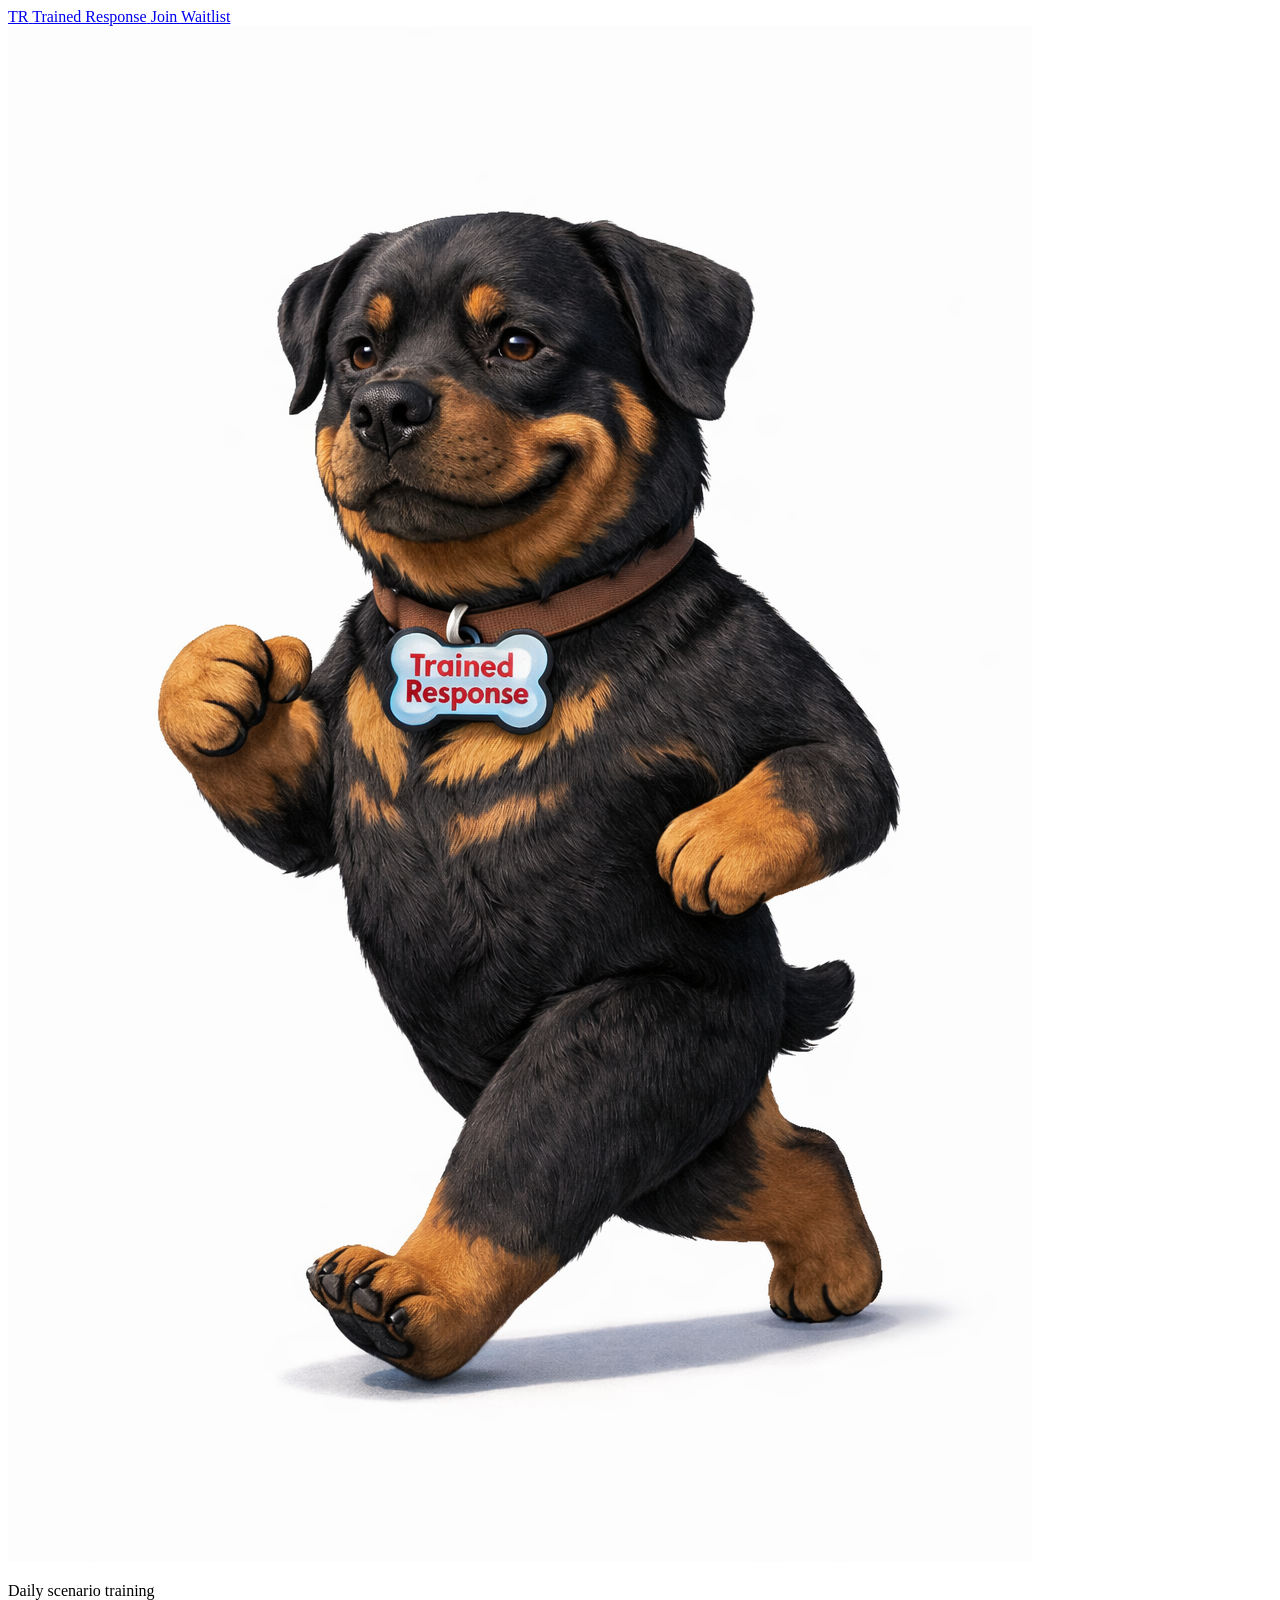
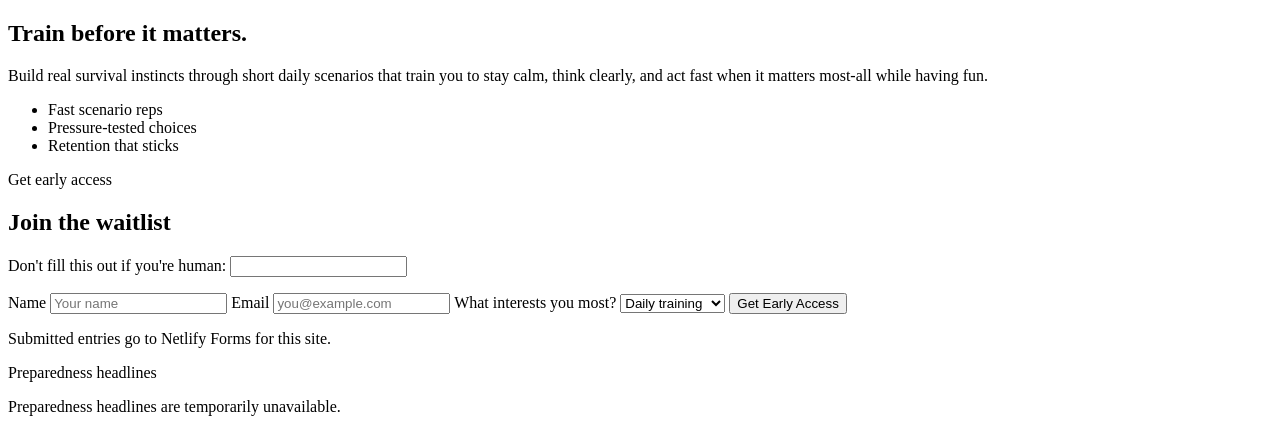
==== index.html @ c5a02119 "Add files via upload" ====
<!doctype html>
<html lang="en">
<head>
  <meta charset="utf-8" />
  <meta name="viewport" content="width=device-width,initial-scale=1" />
  <title>Trained Response | Train Before It Matters</title>
  <meta name="description" content="Trained Response helps people build real survival instincts through short daily scenarios and practical decision training." />
  <link rel="preconnect" href="https://fonts.googleapis.com">
  <link rel="preconnect" href="https://fonts.gstatic.com" crossorigin>
  <link href="https://fonts.googleapis.com/css2?family=Inter:wght@400;500;600;700;800;900&display=swap" rel="stylesheet">
  <link rel="stylesheet" href="styles.css" />
</head>
<body>
  <header class="site-header">
    <div class="container nav">
      <a class="brand" href="#top" aria-label="Trained Response home">
        <span class="brand-mark">TR</span>
        <span class="brand-text">Trained Response</span>
      </a>
      <a class="button button-small" href="#waitlist">Join Waitlist</a>
    </div>
  </header>

  <main id="top">
    <section class="hero" aria-labelledby="hero-title">
      <div class="hero-media" aria-hidden="true">
        <img class="hero-image" src="mascot.png" alt="" />
      </div>
      <div class="hero-shade" aria-hidden="true"></div>
      <div class="container hero-layout">
        <div class="hero-copy">
          <p class="eyebrow">Daily scenario training</p>
          <h1 id="hero-title">Train before it matters.</h1>
          <p class="hero-subhead">
            Build real survival instincts through short daily scenarios that train you to stay calm, think clearly, and act fast when it matters most-all while having fun.
          </p>
          <ul class="hero-points" aria-label="Key benefits">
            <li>Fast scenario reps</li>
            <li>Pressure-tested choices</li>
            <li>Retention that sticks</li>
          </ul>
        </div>

        <div class="hero-panel">
          <div class="panel-topline">Get early access</div>
          <h2>Join the waitlist</h2>
          <form class="waitlist-form" name="waitlist" method="POST" data-netlify="true" netlify netlify-honeypot="bot-field" action="/success.html" accept-charset="UTF-8">
            <input type="hidden" name="form-name" value="waitlist" />
            <p class="hidden">
              <label>Don't fill this out if you're human: <input name="bot-field" /></label>
            </p>
            <label>
              <span>Name</span>
              <input type="text" name="name" placeholder="Your name" />
            </label>
            <label>
              <span>Email</span>
              <input type="email" name="email" placeholder="you@example.com" required />
            </label>
            <label>
              <span>What interests you most?</span>
              <select name="interest">
                <option value="daily-training">Daily training</option>
                <option value="family-mode">Family mode</option>
                <option value="solo-survival">Solo survival</option>
                <option value="preparedness">Preparedness</option>
              </select>
            </label>
            <button class="button" type="submit">Get Early Access</button>
            <p class="form-note">Submitted entries go to Netlify Forms for this site.</p>
          </form>
        </div>
      </div>
    </section>

    <section class="ticker-band" aria-labelledby="ticker-heading">
      <div class="container ticker-shell">
        <p id="ticker-heading" class="ticker-label">Preparedness headlines</p>
        <div class="ticker-track" role="status" aria-live="polite" aria-atomic="false">
          <div class="ticker-content" id="newsTicker">Loading current preparedness headlines...</div>
        </div>
      </div>
    </section>
  </main>

  <form class="netlify-only" name="waitlist" method="POST" data-netlify="true" netlify netlify-honeypot="bot-field" hidden aria-hidden="true">
    <input type="hidden" name="form-name" value="waitlist" />
    <input type="text" name="name" />
    <input type="email" name="email" />
    <select name="interest">
      <option value="daily-training">Daily training</option>
      <option value="family-mode">Family mode</option>
      <option value="solo-survival">Solo survival</option>
      <option value="preparedness">Preparedness</option>
    </select>
    <input name="bot-field" />
  </form>

  <script>
    (function () {
      const ticker = document.getElementById("newsTicker");
      const separator = "   |   ";

      function normalizeHeadline(text) {
        return String(text || "")
          .replace(/\s+/g, " ")
          .replace(/ - [^-]+$/, "")
          .trim();
      }

      function renderHeadlines(items) {
        if (!Array.isArray(items) || items.length === 0) {
          ticker.textContent = "No current compatible headlines available.";
          return;
        }

        const headlines = items
          .map((item) => normalizeHeadline(item.title))
          .filter(Boolean);

        ticker.textContent = headlines.join(separator);
      }

      async function loadTicker() {
        try {
          const response = await fetch("/.netlify/functions/news-ticker", {
            headers: { Accept: "application/json" }
          });

          if (!response.ok) {
            throw new Error("Ticker request failed");
          }

          const payload = await response.json();
          renderHeadlines(payload.headlines);
        } catch (error) {
          ticker.textContent = "Preparedness headlines are temporarily unavailable.";
        }
      }

      loadTicker();
      window.setInterval(loadTicker, 15 * 60 * 1000);
    })();
  </script>
</body>
</html>
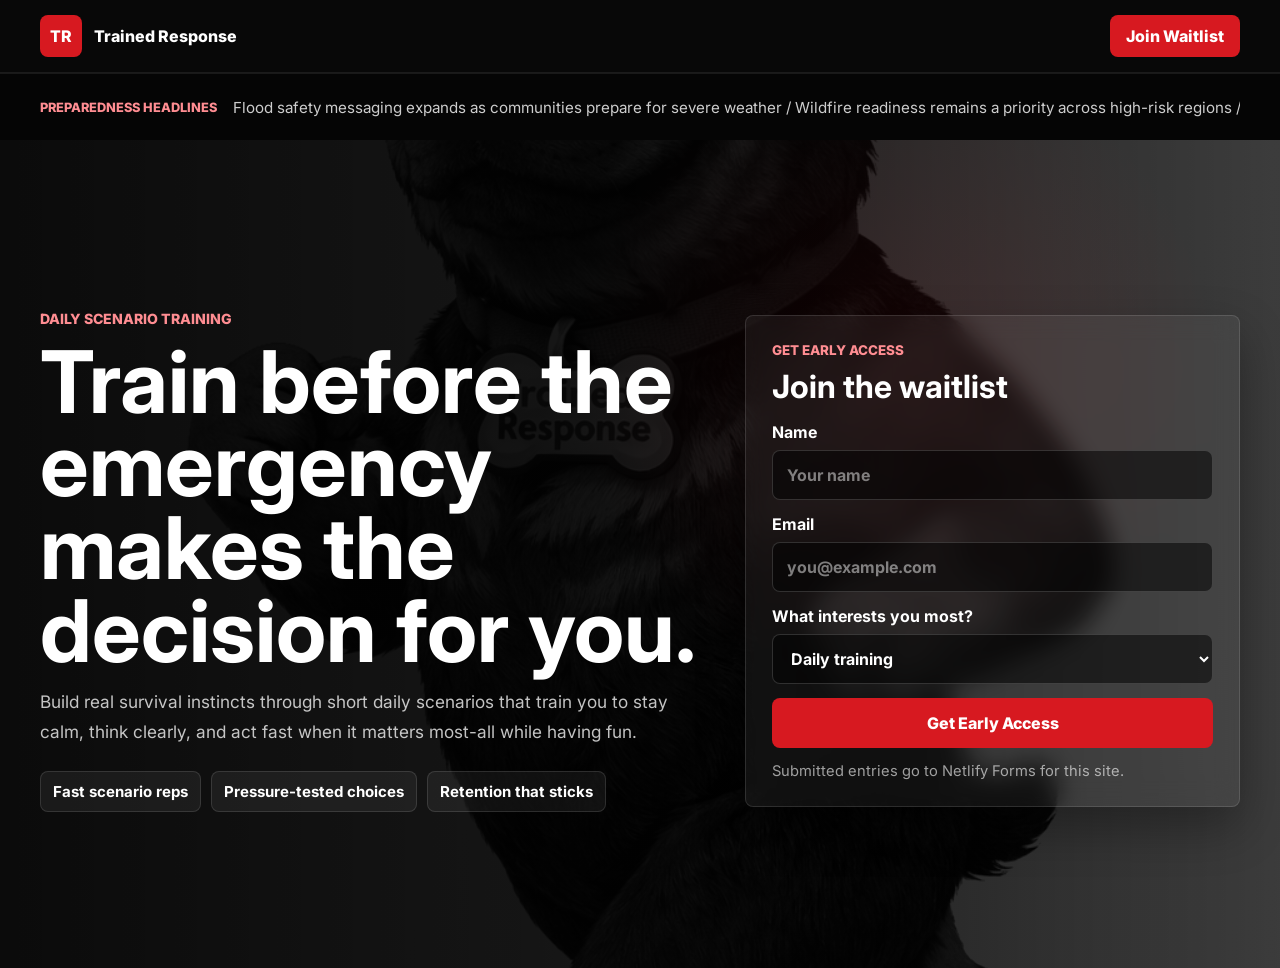
==== commit db99c21e: "Add files via upload" ====
--- a/index.html
+++ b/index.html
@@ -3,7 +3,7 @@
 <head>
   <meta charset="utf-8" />
   <meta name="viewport" content="width=device-width,initial-scale=1" />
-  <title>Trained Response | Train Before It Matters</title>
+  <title>Trained Response | Train Before the Emergency Makes the Decision for You</title>
   <meta name="description" content="Trained Response helps people build real survival instincts through short daily scenarios and practical decision training." />
   <link rel="preconnect" href="https://fonts.googleapis.com">
   <link rel="preconnect" href="https://fonts.gstatic.com" crossorigin>
@@ -22,6 +22,15 @@
   </header>
 
   <main id="top">
+    <section class="ticker-band" aria-labelledby="ticker-heading">
+      <div class="container ticker-shell">
+        <p id="ticker-heading" class="ticker-label">Preparedness headlines</p>
+        <div class="ticker-track" role="status" aria-live="polite" aria-atomic="false">
+          <div class="ticker-content" id="newsTicker">Loading current preparedness headlines...</div>
+        </div>
+      </div>
+    </section>
+
     <section class="hero" aria-labelledby="hero-title">
       <div class="hero-media" aria-hidden="true">
         <img class="hero-image" src="mascot.png" alt="" />
@@ -30,7 +39,7 @@
       <div class="container hero-layout">
         <div class="hero-copy">
           <p class="eyebrow">Daily scenario training</p>
-          <h1 id="hero-title">Train before it matters.</h1>
+          <h1 id="hero-title">Train before the emergency makes the decision for you.</h1>
           <p class="hero-subhead">
             Build real survival instincts through short daily scenarios that train you to stay calm, think clearly, and act fast when it matters most-all while having fun.
           </p>
@@ -41,7 +50,7 @@
           </ul>
         </div>
 
-        <div class="hero-panel">
+        <div class="hero-panel" id="waitlist">
           <div class="panel-topline">Get early access</div>
           <h2>Join the waitlist</h2>
           <form class="waitlist-form" name="waitlist" method="POST" data-netlify="true" netlify netlify-honeypot="bot-field" action="/success.html" accept-charset="UTF-8">
@@ -73,14 +82,6 @@
       </div>
     </section>
 
-    <section class="ticker-band" aria-labelledby="ticker-heading">
-      <div class="container ticker-shell">
-        <p id="ticker-heading" class="ticker-label">Preparedness headlines</p>
-        <div class="ticker-track" role="status" aria-live="polite" aria-atomic="false">
-          <div class="ticker-content" id="newsTicker">Loading current preparedness headlines...</div>
-        </div>
-      </div>
-    </section>
   </main>
 
   <form class="netlify-only" name="waitlist" method="POST" data-netlify="true" netlify netlify-honeypot="bot-field" hidden aria-hidden="true">
@@ -99,7 +100,13 @@
   <script>
     (function () {
       const ticker = document.getElementById("newsTicker");
-      const separator = "   |   ";
+      const separator = "   /   ";
+      const fallbackHeadlines = [
+        "Flood safety messaging expands as communities prepare for severe weather",
+        "Wildfire readiness remains a priority across high-risk regions",
+        "Emergency managers push faster public alerts ahead of storm season",
+        "Preparedness guidance focuses on evacuation plans, supplies, and communication"
+      ];
 
       function normalizeHeadline(text) {
         return String(text || "")
@@ -110,7 +117,7 @@
 
       function renderHeadlines(items) {
         if (!Array.isArray(items) || items.length === 0) {
-          ticker.textContent = "No current compatible headlines available.";
+          renderTickerText(fallbackHeadlines);
           return;
         }
 
@@ -118,12 +125,25 @@
           .map((item) => normalizeHeadline(item.title))
           .filter(Boolean);
 
-        ticker.textContent = headlines.join(separator);
+        renderTickerText(headlines.length ? headlines : fallbackHeadlines);
+      }
+
+      function renderTickerText(headlines) {
+        const text = headlines.join(separator);
+        ticker.innerHTML = "";
+
+        for (let index = 0; index < 2; index += 1) {
+          const group = document.createElement("span");
+          group.className = "ticker-group";
+          group.textContent = text + separator;
+          ticker.appendChild(group);
+        }
       }
 
       async function loadTicker() {
         try {
-          const response = await fetch("/.netlify/functions/news-ticker", {
+          const response = await fetch("/.netlify/functions/news-ticker?ts=" + Date.now(), {
+            cache: "no-store",
             headers: { Accept: "application/json" }
           });
 
@@ -134,12 +154,12 @@
           const payload = await response.json();
           renderHeadlines(payload.headlines);
         } catch (error) {
-          ticker.textContent = "Preparedness headlines are temporarily unavailable.";
+          renderTickerText(fallbackHeadlines);
         }
       }
 
       loadTicker();
-      window.setInterval(loadTicker, 15 * 60 * 1000);
+      window.setInterval(loadTicker, 60 * 1000);
     })();
   </script>
 </body>
--- a/styles.css
+++ b/styles.css
@@ -0,0 +1,381 @@
+* {
+  box-sizing: border-box;
+}
+
+:root {
+  --black: #090909;
+  --black-soft: #131313;
+  --white: #ffffff;
+  --red: #d71920;
+  --red-dark: #ab1117;
+  --text-soft: rgba(255, 255, 255, 0.76);
+  --line: rgba(255, 255, 255, 0.12);
+  --shadow: 0 20px 48px rgba(0, 0, 0, 0.32);
+}
+
+html {
+  scroll-behavior: smooth;
+}
+
+body {
+  margin: 0;
+  font-family: "Inter", system-ui, sans-serif;
+  color: var(--white);
+  background: var(--black);
+}
+
+a {
+  color: inherit;
+  text-decoration: none;
+}
+
+img {
+  display: block;
+  max-width: 100%;
+}
+
+.container {
+  width: min(1200px, calc(100% - 32px));
+  margin: 0 auto;
+}
+
+.site-header {
+  position: sticky;
+  top: 0;
+  z-index: 10;
+  background: rgba(9, 9, 9, 0.92);
+  border-bottom: 1px solid rgba(255, 255, 255, 0.08);
+  backdrop-filter: blur(10px);
+}
+
+.nav {
+  display: flex;
+  align-items: center;
+  justify-content: space-between;
+  min-height: 72px;
+  gap: 16px;
+}
+
+.brand {
+  display: inline-flex;
+  align-items: center;
+  gap: 12px;
+  font-weight: 800;
+}
+
+.brand-mark {
+  display: inline-grid;
+  place-items: center;
+  width: 42px;
+  height: 42px;
+  border-radius: 8px;
+  background: var(--red);
+}
+
+.brand-text {
+  font-size: 1rem;
+}
+
+.button {
+  display: inline-flex;
+  align-items: center;
+  justify-content: center;
+  min-height: 50px;
+  padding: 0 20px;
+  border: 0;
+  border-radius: 8px;
+  background: var(--red);
+  color: var(--white);
+  font: inherit;
+  font-weight: 800;
+  cursor: pointer;
+  transition: background 160ms ease, transform 160ms ease;
+}
+
+.button:hover {
+  background: var(--red-dark);
+  transform: translateY(-1px);
+}
+
+.button-small {
+  min-height: 42px;
+  padding: 0 16px;
+}
+
+.hero {
+  position: relative;
+  min-height: calc(100svh - 72px);
+  display: flex;
+  align-items: center;
+  overflow: hidden;
+  background:
+    radial-gradient(circle at 70% 28%, rgba(215, 25, 32, 0.28), transparent 30%),
+    linear-gradient(115deg, rgba(9, 9, 9, 0.97) 0%, rgba(9, 9, 9, 0.94) 43%, rgba(9, 9, 9, 0.58) 70%, rgba(9, 9, 9, 0.42) 100%),
+    #000000;
+}
+
+.hero-media,
+.hero-shade {
+  position: absolute;
+  inset: 0;
+}
+
+.hero-image {
+  width: 100%;
+  height: 100%;
+  object-fit: cover;
+  object-position: 75% center;
+  opacity: 0.32;
+  filter: saturate(0) contrast(1.08);
+}
+
+.hero-shade {
+  background:
+    linear-gradient(90deg, rgba(0, 0, 0, 0.88) 0%, rgba(0, 0, 0, 0.76) 42%, rgba(0, 0, 0, 0.3) 100%);
+}
+
+.hero-layout {
+  position: relative;
+  z-index: 1;
+  display: grid;
+  grid-template-columns: minmax(0, 1.15fr) minmax(330px, 0.85fr);
+  gap: 36px;
+  align-items: center;
+  padding: 56px 0 42px;
+}
+
+.hero-copy {
+  max-width: 700px;
+}
+
+.eyebrow {
+  margin: 0;
+  color: #ff8d92;
+  font-size: 0.88rem;
+  font-weight: 800;
+  text-transform: uppercase;
+}
+
+.hero h1 {
+  margin: 14px 0 14px;
+  font-size: clamp(3rem, 7vw, 5.4rem);
+  line-height: 0.96;
+}
+
+.hero-subhead {
+  max-width: 680px;
+  margin: 0;
+  color: var(--text-soft);
+  font-size: 1.08rem;
+  line-height: 1.72;
+}
+
+.hero-points {
+  display: flex;
+  flex-wrap: wrap;
+  gap: 10px;
+  margin: 24px 0 0;
+  padding: 0;
+  list-style: none;
+}
+
+.hero-points li {
+  padding: 10px 12px;
+  border: 1px solid var(--line);
+  border-radius: 8px;
+  background: rgba(255, 255, 255, 0.06);
+  font-size: 0.94rem;
+  font-weight: 700;
+}
+
+.hero-panel {
+  padding: 26px;
+  border: 1px solid var(--line);
+  border-radius: 8px;
+  background: rgba(255, 255, 255, 0.06);
+  box-shadow: var(--shadow);
+  backdrop-filter: blur(12px);
+}
+
+.panel-topline {
+  color: #ff8d92;
+  font-size: 0.84rem;
+  font-weight: 800;
+  text-transform: uppercase;
+}
+
+.hero-panel h2 {
+  margin: 12px 0 18px;
+  font-size: 2rem;
+  line-height: 1.05;
+}
+
+.waitlist-form {
+  display: grid;
+  gap: 14px;
+}
+
+.waitlist-form label {
+  display: grid;
+  gap: 8px;
+  font-weight: 700;
+}
+
+.waitlist-form input,
+.waitlist-form select {
+  width: 100%;
+  min-height: 50px;
+  padding: 0 14px;
+  border: 1px solid rgba(255, 255, 255, 0.16);
+  border-radius: 8px;
+  background: rgba(0, 0, 0, 0.52);
+  color: var(--white);
+  font: inherit;
+}
+
+.waitlist-form input::placeholder {
+  color: rgba(255, 255, 255, 0.48);
+}
+
+.form-note {
+  margin: 0;
+  color: rgba(255, 255, 255, 0.6);
+  font-size: 0.92rem;
+}
+
+.ticker-band {
+  border-top: 1px solid rgba(255, 255, 255, 0.08);
+  background: #050505;
+}
+
+.ticker-shell {
+  display: grid;
+  grid-template-columns: auto 1fr;
+  gap: 16px;
+  align-items: center;
+  min-height: 66px;
+}
+
+.ticker-label {
+  margin: 0;
+  color: #ff8d92;
+  font-size: 0.8rem;
+  font-weight: 800;
+  text-transform: uppercase;
+  white-space: nowrap;
+}
+
+.ticker-track {
+  overflow: hidden;
+}
+
+.ticker-content {
+  white-space: nowrap;
+  color: rgba(255, 255, 255, 0.8);
+  font-size: 0.95rem;
+}
+
+.hidden {
+  position: absolute;
+  left: -9999px;
+}
+
+.netlify-only {
+  display: none;
+}
+
+.success-page {
+  min-height: 100svh;
+  display: grid;
+  place-items: center;
+  padding: 24px;
+  background:
+    radial-gradient(circle at top, rgba(215, 25, 32, 0.22), transparent 28%),
+    #050505;
+}
+
+.success-shell {
+  width: min(560px, 100%);
+  padding: 28px;
+  border: 1px solid var(--line);
+  border-radius: 8px;
+  background: rgba(255, 255, 255, 0.06);
+  box-shadow: var(--shadow);
+}
+
+.success-shell h1 {
+  margin: 12px 0;
+  font-size: clamp(2.2rem, 5vw, 3.2rem);
+  line-height: 1;
+}
+
+.success-copy {
+  margin: 0 0 20px;
+  color: var(--text-soft);
+  line-height: 1.65;
+}
+
+@media (max-width: 940px) {
+  .hero-layout {
+    grid-template-columns: 1fr;
+    padding: 44px 0 32px;
+  }
+
+  .hero-image {
+    object-position: center top;
+    opacity: 0.2;
+  }
+
+  .hero-shade {
+    background:
+      linear-gradient(180deg, rgba(0, 0, 0, 0.8) 0%, rgba(0, 0, 0, 0.82) 42%, rgba(0, 0, 0, 0.92) 100%);
+  }
+
+  .hero-copy {
+    max-width: none;
+  }
+}
+
+@media (max-width: 640px) {
+  .brand-text {
+    display: none;
+  }
+
+  .button-small,
+  .button {
+    width: 100%;
+  }
+
+  .nav {
+    align-items: stretch;
+    min-height: auto;
+    padding: 14px 0;
+  }
+
+  .hero {
+    min-height: auto;
+  }
+
+  .hero h1 {
+    font-size: 2.8rem;
+  }
+
+  .hero-subhead {
+    font-size: 1rem;
+  }
+
+  .hero-panel {
+    padding: 20px;
+  }
+
+  .ticker-shell {
+    grid-template-columns: 1fr;
+    gap: 8px;
+    padding: 14px 0;
+  }
+
+  .ticker-content {
+    white-space: normal;
+    line-height: 1.55;
+  }
+}
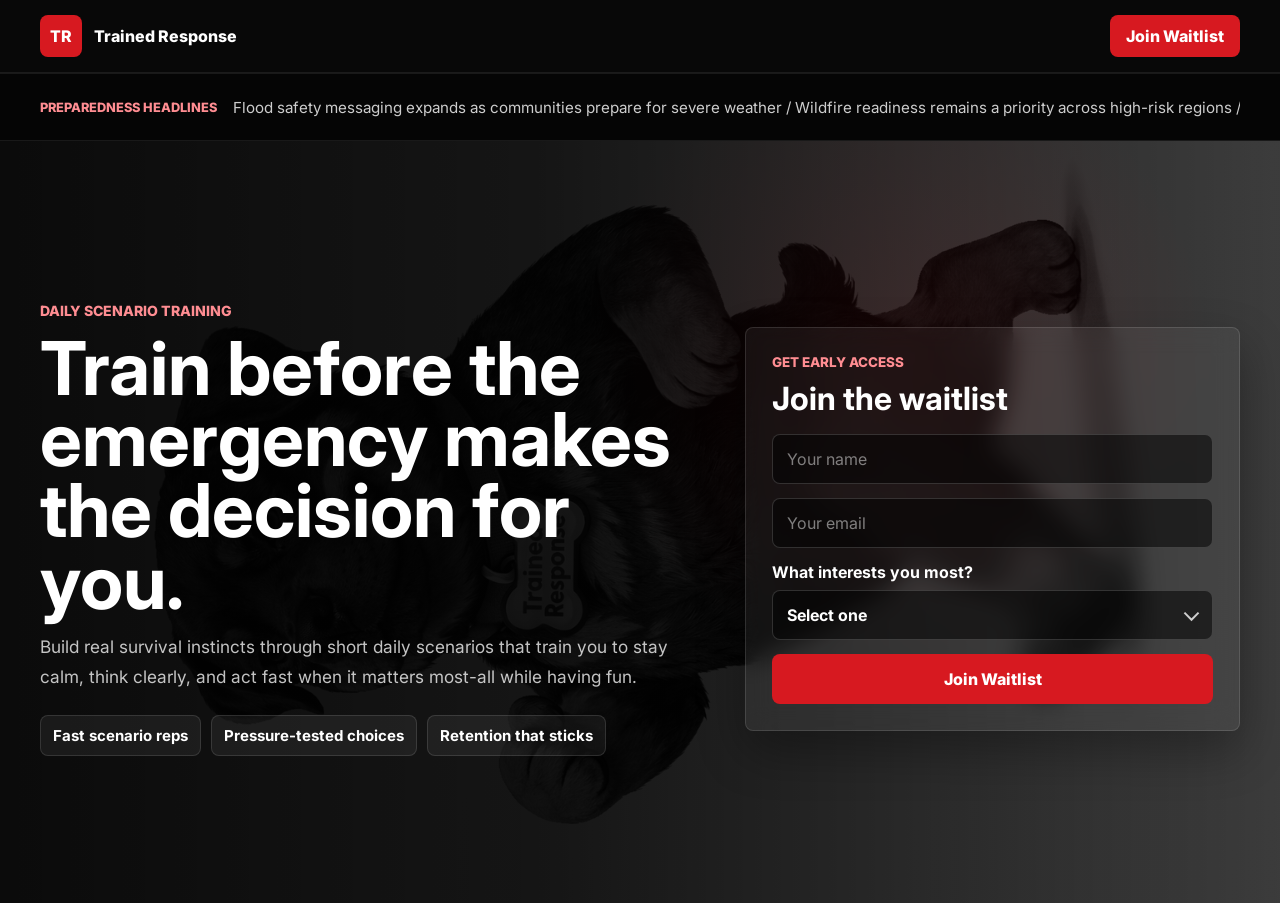
==== commit 5931340c: "Add files via upload" ====
--- a/index.html
+++ b/index.html
@@ -13,11 +13,11 @@
 <body>
   <header class="site-header">
     <div class="container nav">
-      <a class="brand" href="#top" aria-label="Trained Response home">
+      <div class="brand brand-disabled" aria-label="Trained Response home">
         <span class="brand-mark">TR</span>
         <span class="brand-text">Trained Response</span>
-      </a>
-      <a class="button button-small" href="#waitlist">Join Waitlist</a>
+      </div>
+      <button class="button button-small" type="button" id="joinWaitlistButton">Join Waitlist</button>
     </div>
   </header>
 
@@ -53,35 +53,38 @@
         <div class="hero-panel" id="waitlist">
           <div class="panel-topline">Get early access</div>
           <h2>Join the waitlist</h2>
-          <form class="waitlist-form" name="waitlist" method="POST" data-netlify="true" netlify netlify-honeypot="bot-field" action="/success.html" accept-charset="UTF-8">
-            <input type="hidden" name="form-name" value="waitlist" />
-            <p class="hidden">
-              <label>Don't fill this out if you're human: <input name="bot-field" /></label>
+          <form class="waitlist-form" name="waitlist" method="POST" data-netlify="true" netlify-honeypot="bot-field" action="/success.html">
+            <input type="hidden" name="form-name" value="waitlist">
+
+            <p hidden>
+              <label>
+                Don't fill this out:
+                <input name="bot-field">
+              </label>
             </p>
-            <label>
-              <span>Name</span>
-              <input type="text" name="name" placeholder="Your name" />
-            </label>
-            <label>
-              <span>Email</span>
-              <input type="email" name="email" placeholder="you@example.com" required />
-            </label>
+
+            <input type="text" name="name" placeholder="Your name">
+
+            <input id="waitlistEmail" type="email" name="email" placeholder="Your email" required>
+
             <label>
               <span>What interests you most?</span>
-              <select name="interest">
-                <option value="daily-training">Daily training</option>
-                <option value="family-mode">Family mode</option>
-                <option value="solo-survival">Solo survival</option>
-                <option value="preparedness">Preparedness</option>
-              </select>
+              <span class="select-wrap">
+                <select name="interest" required>
+                  <option value="">Select one</option>
+                  <option value="daily-training">Daily training</option>
+                  <option value="family-mode">Family mode</option>
+                  <option value="solo-survival">Solo survival</option>
+                  <option value="preparedness">Preparedness</option>
+                </select>
+              </span>
             </label>
-            <button class="button" type="submit">Get Early Access</button>
-            <p class="form-note">Submitted entries go to Netlify Forms for this site.</p>
+
+            <button class="button" type="submit">Join Waitlist</button>
           </form>
         </div>
       </div>
     </section>
-
   </main>
 
   <form class="netlify-only" name="waitlist" method="POST" data-netlify="true" netlify netlify-honeypot="bot-field" hidden aria-hidden="true">
@@ -100,13 +103,26 @@
   <script>
     (function () {
       const ticker = document.getElementById("newsTicker");
+      const joinWaitlistButton = document.getElementById("joinWaitlistButton");
+      const waitlistEmail = document.getElementById("waitlistEmail");
       const separator = "   /   ";
       const fallbackHeadlines = [
         "Flood safety messaging expands as communities prepare for severe weather",
         "Wildfire readiness remains a priority across high-risk regions",
         "Emergency managers push faster public alerts ahead of storm season",
-        "Preparedness guidance focuses on evacuation plans, supplies, and communication"
+        "Earthquake drills emphasize family communication and supply planning",
+        "Heat safety guidance urges cooling plans and neighbor check-ins",
+        "Winter storm preparedness reminders focus on backup power and travel safety"
       ];
+
+      if (joinWaitlistButton && waitlistEmail) {
+        joinWaitlistButton.addEventListener("click", function () {
+          waitlistEmail.scrollIntoView({ behavior: "smooth", block: "center" });
+          window.setTimeout(function () {
+            waitlistEmail.focus({ preventScroll: true });
+          }, 350);
+        });
+      }
 
       function normalizeHeadline(text) {
         return String(text || "")
--- a/styles.css
+++ b/styles.css
@@ -63,6 +63,10 @@
   font-weight: 800;
 }
 
+.brand-disabled {
+  cursor: default;
+}
+
 .brand-mark {
   display: inline-grid;
   place-items: center;
@@ -104,7 +108,7 @@
 
 .hero {
   position: relative;
-  min-height: calc(100svh - 72px);
+  min-height: calc(100svh - 138px);
   display: flex;
   align-items: center;
   overflow: hidden;
@@ -158,7 +162,7 @@
 
 .hero h1 {
   margin: 14px 0 14px;
-  font-size: clamp(3rem, 7vw, 5.4rem);
+  font-size: clamp(2.7rem, 5.8vw, 5rem);
   line-height: 0.96;
 }
 
@@ -233,6 +237,29 @@
   font: inherit;
 }
 
+.waitlist-form select {
+  appearance: none;
+  padding-right: 44px;
+}
+
+.select-wrap {
+  position: relative;
+  display: block;
+}
+
+.select-wrap::after {
+  content: "";
+  position: absolute;
+  right: 16px;
+  top: 50%;
+  width: 9px;
+  height: 9px;
+  border-right: 2px solid rgba(255, 255, 255, 0.78);
+  border-bottom: 2px solid rgba(255, 255, 255, 0.78);
+  pointer-events: none;
+  transform: translateY(-65%) rotate(45deg);
+}
+
 .waitlist-form input::placeholder {
   color: rgba(255, 255, 255, 0.48);
 }
@@ -244,7 +271,10 @@
 }
 
 .ticker-band {
+  position: relative;
+  z-index: 2;
   border-top: 1px solid rgba(255, 255, 255, 0.08);
+  border-bottom: 1px solid rgba(255, 255, 255, 0.08);
   background: #050505;
 }
 
@@ -267,12 +297,32 @@
 
 .ticker-track {
   overflow: hidden;
+  min-width: 0;
 }
 
 .ticker-content {
+  display: inline-flex;
+  width: max-content;
   white-space: nowrap;
   color: rgba(255, 255, 255, 0.8);
   font-size: 0.95rem;
+  will-change: transform;
+  animation: ticker-slide 24s linear infinite;
+}
+
+.ticker-group {
+  flex: 0 0 auto;
+  padding-right: 34px;
+}
+
+@keyframes ticker-slide {
+  from {
+    transform: translateX(0);
+  }
+
+  to {
+    transform: translateX(-50%);
+  }
 }
 
 .hidden {
@@ -353,11 +403,11 @@
   }
 
   .hero {
-    min-height: auto;
+    min-height: calc(100svh - 144px);
   }
 
   .hero h1 {
-    font-size: 2.8rem;
+    font-size: 2.35rem;
   }
 
   .hero-subhead {
@@ -375,7 +425,8 @@
   }
 
   .ticker-content {
-    white-space: normal;
+    white-space: nowrap;
     line-height: 1.55;
-  }
-}
+    animation-duration: 18s;
+  }
+}
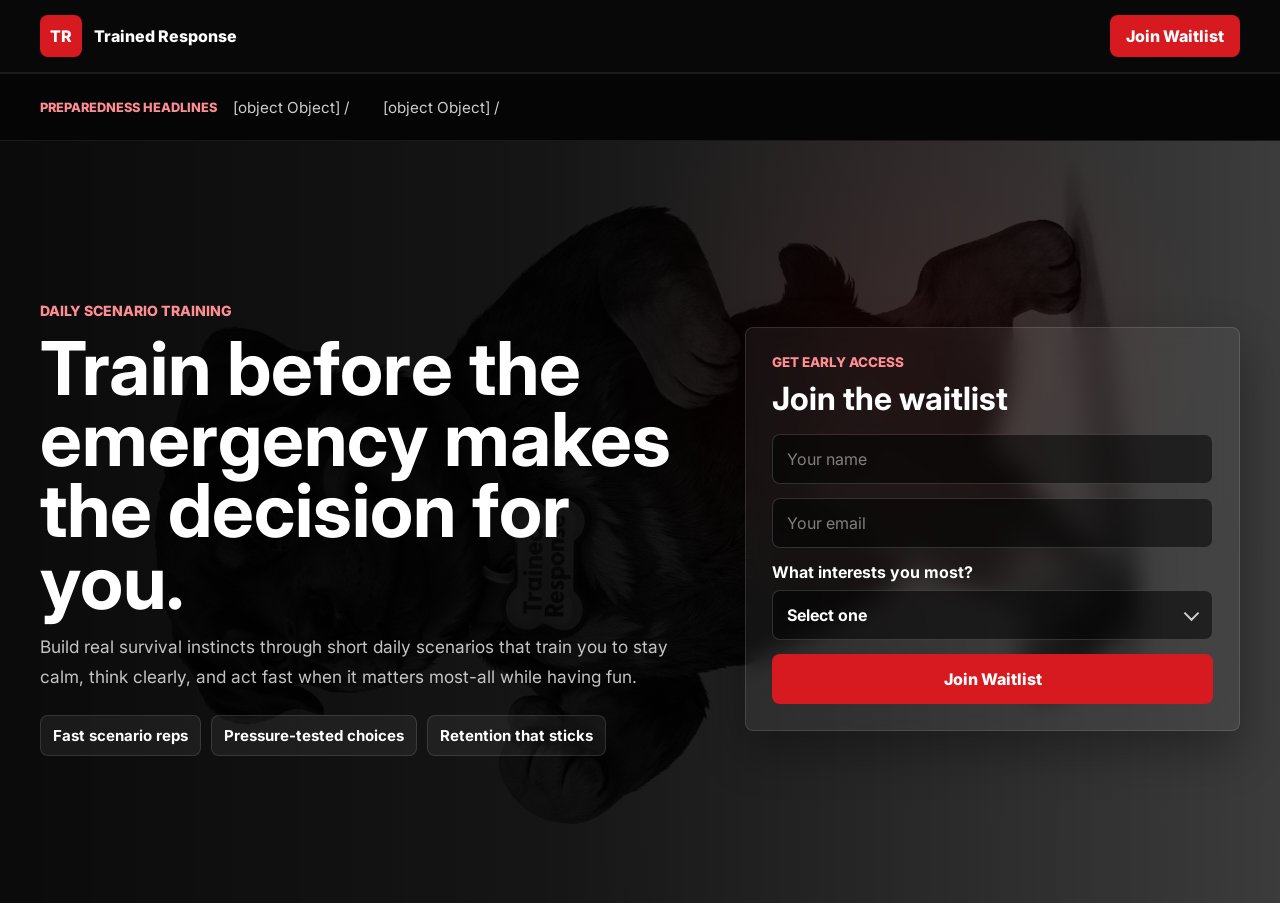
==== commit dc0264c5: "Add files via upload" ====
--- a/index.html
+++ b/index.html
@@ -107,12 +107,11 @@
       const waitlistEmail = document.getElementById("waitlistEmail");
       const separator = "   /   ";
       const fallbackHeadlines = [
-        "Flood safety messaging expands as communities prepare for severe weather",
-        "Wildfire readiness remains a priority across high-risk regions",
-        "Emergency managers push faster public alerts ahead of storm season",
-        "Earthquake drills emphasize family communication and supply planning",
-        "Heat safety guidance urges cooling plans and neighbor check-ins",
-        "Winter storm preparedness reminders focus on backup power and travel safety"
+        {
+          title: "Current preparedness headlines are temporarily unavailable.",
+          source: "Trained Response",
+          date: "Latest update"
+        }
       ];
 
       if (joinWaitlistButton && waitlistEmail) {
@@ -131,6 +130,20 @@
           .trim();
       }
 
+      function formatHeadline(item) {
+        if (typeof item === "string") {
+          return normalizeHeadline(item);
+        }
+
+        const title = normalizeHeadline(item.title);
+        const details = [item.source, item.date]
+          .map((value) => normalizeHeadline(value))
+          .filter(Boolean)
+          .join(" - ");
+
+        return details ? title + " (" + details + ")" : title;
+      }
+
       function renderHeadlines(items) {
         if (!Array.isArray(items) || items.length === 0) {
           renderTickerText(fallbackHeadlines);
@@ -138,7 +151,7 @@
         }
 
         const headlines = items
-          .map((item) => normalizeHeadline(item.title))
+          .map(formatHeadline)
           .filter(Boolean);
 
         renderTickerText(headlines.length ? headlines : fallbackHeadlines);
--- a/styles.css
+++ b/styles.css
@@ -307,7 +307,7 @@
   color: rgba(255, 255, 255, 0.8);
   font-size: 0.95rem;
   will-change: transform;
-  animation: ticker-slide 24s linear infinite;
+  animation: ticker-slide 68s linear infinite;
 }
 
 .ticker-group {
@@ -423,10 +423,4 @@
     gap: 8px;
     padding: 14px 0;
   }
-
-  .ticker-content {
-    white-space: nowrap;
-    line-height: 1.55;
-    animation-duration: 18s;
-  }
-}
+}
